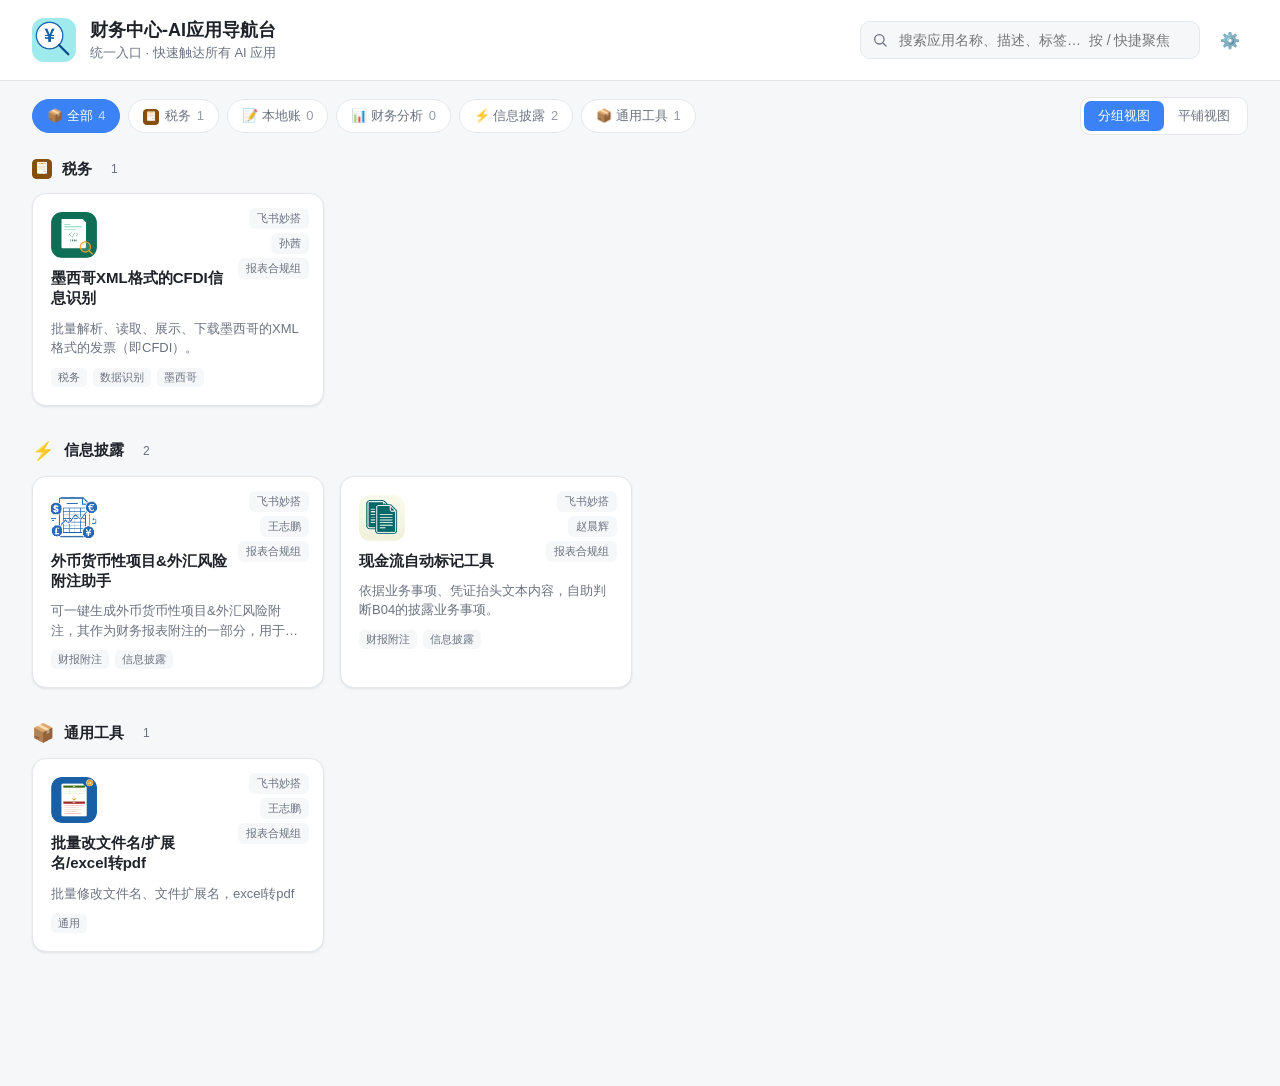
==== index.html @ d77b0ec6 "fix: logo图片加版本号破缓存" ====
<!DOCTYPE html>
<html lang="zh-CN">
<head>
<meta charset="UTF-8">
<meta name="viewport" content="width=device-width, initial-scale=1.0">
<title>AI 应用导航台</title>
<link rel="stylesheet" href="style.css?v=20260808h">
</head>
<body>
<div class="app">
  <header class="topbar">
    <div class="brand">
      <div class="brand-logo"><img src="icons/logo.png?v=20260808h" alt="logo"></div>
      <div class="brand-text">
        <h1 id="pageTitle">AI 应用导航台</h1>
        <p id="pageSubtitle">统一入口 · 快速触达所有 AI 应用</p>
      </div>
    </div>
    <div class="topbar-actions">
      <div class="search">
        <svg width="16" height="16" viewBox="0 0 24 24" fill="none" stroke="currentColor" stroke-width="2" stroke-linecap="round"><circle cx="11" cy="11" r="7"/><path d="m21 21-4.3-4.3"/></svg>
        <input id="searchInput" type="text" placeholder="搜索应用名称、描述、标签…  按 / 快捷聚焦" />
      </div>
      <button class="btn-icon" id="menuBtn" title="更多操作">⚙️</button>
    </div>
  </header>

  <div class="draft-banner" id="draftBanner" hidden>
    <span class="b-icon">⚠️</span>
    <span>你有 <b>本地修改</b> 未发布给团队 · 发布方法：⚙️ → 导出配置 → 编辑 GitHub 仓库 apps.json → Commit to main</span>
    <button class="draft-discard-btn" id="draftDiscardBtn">放弃修改</button>
  </div>

  <div class="menu" id="menu" hidden>
    <div id="menuItems"></div>
    <input type="file" id="importFile" accept="application/json" hidden />
  </div>

  <section class="filters">
    <div class="filter-chips" id="categoryChips"></div>
    <div class="view-switch">
      <button data-view="group" class="active">分组视图</button>
      <button data-view="flat">平铺视图</button>
    </div>
  </section>

  <main class="content" id="content"></main>

  <button class="fab" id="addBtn" title="添加应用">＋</button>

  <!-- 添加/编辑弹窗 -->
  <div class="modal" id="appModal" hidden>
    <div class="modal-mask"></div>
    <div class="modal-panel">
      <div class="modal-head">
        <h2 id="modalTitle">添加应用</h2>
        <button class="btn-icon" id="modalClose" title="关闭">✕</button>
      </div>
      <form id="appForm" class="modal-body">
        <input type="hidden" id="f_id">
        <div class="field">
          <label>应用名称 *</label>
          <input id="f_name" required placeholder="如：库存查询系统">
        </div>
        <div class="field">
          <label>访问地址 *</label>
          <input id="f_url" required type="url" placeholder="https://...">
        </div>
        <div class="field">
          <label>描述</label>
          <textarea id="f_desc" placeholder="一句话说明这个应用干什么用"></textarea>
        </div>
        <div class="field-row">
          <div class="field">
            <label>图标</label>
            <input id="f_icon" placeholder="emoji 或图片 URL" value="🔗">
          </div>
          <div class="field">
            <label>用途分类</label>
            <select id="f_category"></select>
          </div>
        </div>
        <div class="field">
          <label>AI 开发平台</label>
          <input id="f_platform" placeholder="飞书妙搭 / WORKBUDDY / OPENCLAW / VSCODE…">
        </div>
        <div class="field">
          <label>联系人</label>
          <input id="f_contact" placeholder="应用设计者/维护人">
        </div>
        <div class="field">
          <label>组别</label>
          <input id="f_group" placeholder="如：报表合规组">
        </div>
        <div class="field">
          <label>标签（逗号分隔）</label>
          <input id="f_tags" placeholder="如：仓储,查询">
        </div>
        <div class="field checkbox">
          <input type="checkbox" id="f_pinned">
          <label for="f_pinned">置顶（常用）</label>
        </div>
        <div class="modal-foot">
          <button type="button" class="btn ghost" id="modalCancel">取消</button>
          <button type="submit" class="btn primary">保存</button>
        </div>
      </form>
    </div>
  </div>

  <!-- 管理分类弹窗 -->
  <div class="modal" id="catModal" hidden>
    <div class="modal-mask"></div>
    <div class="modal-panel">
      <div class="modal-head">
        <h2>管理分类</h2>
        <button class="btn-icon" id="catModalClose" title="关闭">✕</button>
      </div>
      <div class="modal-body">
        <div id="catList"></div>
        <div class="modal-foot">
          <button class="btn" id="catModalAdd">＋ 添加分类</button>
          <button class="btn primary" id="catModalCancel">完成</button>
        </div>
      </div>
    </div>
  </div>

  <div class="toast" id="toast" hidden></div>
</div>
<script src="app.js?v=20260808h"></script>
</body>
</html>
---- style.css ----
:root{
  --bg:#f6f7f9;
  --surface:#ffffff;
  --text:#1f2329;
  --text-sub:#6b7280;
  --border:#e5e7eb;
  --primary:#3b82f6;
  --primary-hover:#2563eb;
  --shadow:0 1px 3px rgba(0,0,0,.06),0 1px 2px rgba(0,0,0,.04);
  --shadow-lg:0 10px 30px rgba(0,0,0,.12);
  --radius:14px;
  --radius-sm:10px;
}
*{box-sizing:border-box;margin:0;padding:0}
body{font-family:-apple-system,BlinkMacSystemFont,"Segoe UI","PingFang SC","Microsoft YaHei",sans-serif;background:var(--bg);color:var(--text);-webkit-font-smoothing:antialiased}
.app{min-height:100vh}

/* topbar */
.topbar{display:flex;align-items:center;justify-content:space-between;gap:24px;padding:18px 32px;background:var(--surface);border-bottom:1px solid var(--border);position:sticky;top:0;z-index:20}
.brand{display:flex;align-items:center;gap:14px}
.brand-logo{width:44px;height:44px;border-radius:12px;background:linear-gradient(135deg,#3b82f6,#8b5cf6);color:#fff;display:flex;align-items:center;justify-content:center;font-size:22px;font-weight:700;overflow:hidden}
.brand-logo img{width:100%;height:100%;object-fit:cover}
.brand-text h1{font-size:18px;font-weight:600}
.brand-text p{font-size:13px;color:var(--text-sub);margin-top:2px}
.topbar-actions{display:flex;align-items:center;gap:12px}
.search{position:relative}
.search svg{position:absolute;left:12px;top:50%;transform:translateY(-50%);color:var(--text-sub)}
.search input{width:340px;padding:10px 12px 10px 38px;border:1px solid var(--border);border-radius:10px;background:var(--bg);font-size:14px;outline:none;transition:.2s;color:var(--text)}
.search input:focus{border-color:var(--primary);background:#fff;box-shadow:0 0 0 3px rgba(59,130,246,.12)}
.btn-icon{border:none;background:transparent;width:36px;height:36px;border-radius:10px;cursor:pointer;font-size:16px;color:var(--text-sub);transition:.15s}
.btn-icon:hover{background:var(--bg);color:var(--text)}

/* menu */
.menu{position:fixed;top:70px;right:32px;background:var(--surface);border:1px solid var(--border);border-radius:12px;box-shadow:var(--shadow-lg);padding:6px;z-index:30;min-width:170px}
.menu button{display:block;width:100%;text-align:left;padding:10px 12px;border:none;background:transparent;cursor:pointer;border-radius:8px;font-size:14px;color:var(--text)}
.menu button:hover{background:var(--bg)}

/* filters */
.filters{display:flex;align-items:center;justify-content:space-between;gap:16px;padding:16px 32px;flex-wrap:wrap}
.filter-chips{display:flex;gap:8px;flex-wrap:wrap}
.chip{padding:7px 14px;border-radius:999px;border:1px solid var(--border);background:var(--surface);cursor:pointer;font-size:13px;color:var(--text-sub);transition:.15s}
.chip:hover{border-color:var(--primary);color:var(--primary)}
.chip.active{background:var(--primary);border-color:var(--primary);color:#fff}
.chip span{opacity:.7;margin-left:2px}
.cat-icon-img{width:16px;height:16px;border-radius:3px;object-fit:cover;vertical-align:middle}
.chip .cat-icon-img{margin-right:2px}
.view-switch{display:flex;background:var(--surface);border:1px solid var(--border);border-radius:10px;padding:3px}
.view-switch button{border:none;background:transparent;padding:6px 14px;cursor:pointer;font-size:13px;color:var(--text-sub);border-radius:7px;transition:.15s}
.view-switch button.active{background:var(--primary);color:#fff}

/* content */
.content{padding:8px 32px 100px}
.group{margin-bottom:34px}
.group-head{display:flex;align-items:center;gap:10px;margin-bottom:14px}
.group-head .gicon{font-size:18px;display:flex;align-items:center}
.group-head .gicon img{width:20px;height:20px;border-radius:4px;object-fit:cover}
.group-head h3{font-size:15px;font-weight:600}
.group-head .gcount{font-size:12px;color:var(--text-sub);background:var(--bg);padding:2px 9px;border-radius:999px}
.grid{display:grid;grid-template-columns:repeat(auto-fill,minmax(260px,1fr));gap:16px}

/* card */
.card{background:var(--surface);border:1px solid var(--border);border-radius:var(--radius);padding:18px;box-shadow:var(--shadow);cursor:pointer;transition:.18s;position:relative;display:flex;flex-direction:column;gap:10px}
.card:hover{box-shadow:var(--shadow-lg);transform:translateY(-2px);border-color:#d1d5db}
.card.pinned::before{content:"📌";position:absolute;top:10px;left:12px;font-size:12px}
.card-top{display:flex;align-items:flex-start;gap:12px;padding-right:76px}
.card-icon{width:46px;height:46px;border-radius:11px;background:var(--bg);display:flex;align-items:center;justify-content:center;font-size:22px;flex-shrink:0}
.card-icon.img{background-size:cover;background-position:center}
.card-name{font-size:15px;font-weight:600;flex:1;min-width:0;white-space:normal;line-height:1.35;word-break:break-word}
.card-badges{position:absolute;top:14px;right:14px;display:flex;flex-direction:column;align-items:flex-end;gap:4px;z-index:1}
.card-platform{font-size:11px;color:var(--text-sub);background:var(--bg);padding:3px 8px;border-radius:6px;white-space:nowrap}
.card-contact{font-size:11px;color:var(--text-sub);white-space:nowrap;background:var(--bg);padding:3px 8px;border-radius:6px}
.card-group{font-size:11px;color:var(--text-sub);white-space:nowrap;background:var(--bg);padding:3px 8px;border-radius:6px}
.card-desc{font-size:13px;color:var(--text-sub);line-height:1.5;min-height:20px;display:-webkit-box;-webkit-line-clamp:2;-webkit-box-orient:vertical;overflow:hidden}
.card-tags{display:flex;gap:6px;flex-wrap:wrap}
.card-tags span{font-size:11px;color:var(--text-sub);background:var(--bg);padding:2px 7px;border-radius:5px}
.card-actions{display:none;position:absolute;bottom:12px;right:12px;gap:6px}
.card:hover .card-actions{display:flex}
.card-actions button{border:1px solid var(--border);background:var(--surface);width:28px;height:28px;border-radius:7px;cursor:pointer;font-size:12px;color:var(--text-sub);transition:.15s}
.card-actions button:hover{color:var(--primary);border-color:var(--primary)}

/* empty */
.empty{text-align:center;padding:80px 20px;color:var(--text-sub)}
.empty .big{font-size:48px;margin-bottom:12px}

/* fab */
.fab{position:fixed;right:32px;bottom:32px;width:52px;height:52px;border-radius:50%;background:var(--primary);color:#fff;border:none;font-size:24px;cursor:pointer;box-shadow:var(--shadow-lg);z-index:20;transition:.15s}
.fab:hover{background:var(--primary-hover);transform:scale(1.05)}

/* modal */
.modal{position:fixed;inset:0;z-index:50;display:flex;align-items:center;justify-content:center;padding:20px}
.modal[hidden]{display:none}
.modal-mask{position:absolute;inset:0;background:rgba(0,0,0,.4)}
.modal-panel{position:relative;background:var(--surface);border-radius:16px;width:100%;max-width:520px;max-height:90vh;overflow:auto;box-shadow:var(--shadow-lg)}
.modal-head{display:flex;align-items:center;justify-content:space-between;padding:18px 22px;border-bottom:1px solid var(--border);position:sticky;top:0;background:var(--surface);z-index:1}
.modal-head h2{font-size:16px;font-weight:600}
.modal-body{padding:22px;display:flex;flex-direction:column;gap:14px}
.field{display:flex;flex-direction:column;gap:6px}
.field-row{display:flex;gap:14px}
.field-row .field{flex:1}
.field label{font-size:13px;font-weight:500;color:var(--text)}
.field input,.field textarea,.field select{padding:9px 12px;border:1px solid var(--border);border-radius:9px;font-size:14px;font-family:inherit;outline:none;transition:.15s;background:var(--surface);color:var(--text);width:100%}
.field input:focus,.field textarea:focus,.field select:focus{border-color:var(--primary);box-shadow:0 0 0 3px rgba(59,130,246,.12)}
.field textarea{resize:vertical;min-height:60px}
.field.checkbox{flex-direction:row;align-items:center;gap:8px}
.field.checkbox input{width:auto}
.modal-foot{display:flex;justify-content:flex-end;gap:10px;margin-top:6px}
.btn{padding:9px 18px;border-radius:9px;border:1px solid var(--border);background:var(--surface);cursor:pointer;font-size:14px;font-weight:500;transition:.15s;color:var(--text)}
.btn:hover{background:var(--bg)}
.btn.primary{background:var(--primary);border-color:var(--primary);color:#fff}
.btn.primary:hover{background:var(--primary-hover)}
.btn.ghost{border:none}

/* toast */
.toast{position:fixed;bottom:32px;left:50%;transform:translateX(-50%);background:#1f2329;color:#fff;padding:11px 20px;border-radius:10px;font-size:14px;z-index:100;box-shadow:var(--shadow-lg);animation:toastIn .25s}
@keyframes toastIn{from{opacity:0;transform:translate(-50%,10px)}to{opacity:1;transform:translate(-50%,0)}}

/* responsive */
@media(max-width:640px){
  .topbar{flex-direction:column;align-items:stretch;gap:14px;padding:16px}
  .search input{width:100%}
  .content{padding:8px 16px 100px}
  .filters{padding:12px 16px}
  .menu{right:16px}
  .fab{right:20px;bottom:20px}
}

/* readonly mode (non-admin) */
body.readonly .fab { display: none; }
body.readonly .card-actions { display: none !important; }

/* editable title (admin) */
.editable-title { cursor: pointer; padding: 2px 8px; border-radius: 6px; transition: background .15s; outline: none; display: inline-block; }
.editable-title:hover { background: var(--bg); }
.editable-title:focus { background: #fff; box-shadow: 0 0 0 2px rgba(59,130,246,.35); }

/* menu separator */
.menu-sep { height: 1px; background: var(--border); margin: 4px 2px; }

/* category management modal */
#catList { display: flex; flex-direction: column; gap: 8px; max-height: 50vh; overflow: auto; padding-right: 4px; }
.cat-row { display: flex; align-items: center; gap: 12px; padding: 10px 12px; border: 1px solid var(--border); border-radius: 10px; background: var(--bg); }
.cat-icon { font-size: 20px; width: 28px; text-align: center; display:flex;align-items:center;justify-content:center; }
.cat-icon .cat-icon-img { width: 22px; height: 22px; border-radius: 4px; object-fit: cover; }
.cat-name { flex: 1; font-weight: 500; }
.cat-count { font-size: 12px; color: var(--text-sub); }
.cat-actions { display: flex; gap: 4px; }
.cat-actions button { width: 28px; height: 28px; border: 1px solid var(--border); background: var(--surface); border-radius: 7px; cursor: pointer; font-size: 12px; color: var(--text-sub); transition: .15s; }
.cat-actions button:hover { color: var(--primary); border-color: var(--primary); }
.cat-empty { text-align: center; color: var(--text-sub); padding: 30px 0; font-size: 13px; }

/* draft banner */
.draft-banner { background: #fef3c7; border-bottom: 1px solid #fcd34d; color: #92400e; padding: 9px 32px; font-size: 13px; display: flex; align-items: center; gap: 8px; justify-content: center; }
.draft-banner[hidden] { display: none; }
.draft-banner .b-icon { font-size: 15px; }
.draft-banner b { color: #78350f; }
.draft-discard-btn { margin-left: 12px; padding: 4px 12px; border: 1px solid #f59e0b; background: #fff; color: #92400e; border-radius: 6px; font-size: 12px; cursor: pointer; white-space: nowrap; transition: .15s; }
.draft-discard-btn:hover { background: #f59e0b; color: #fff; }
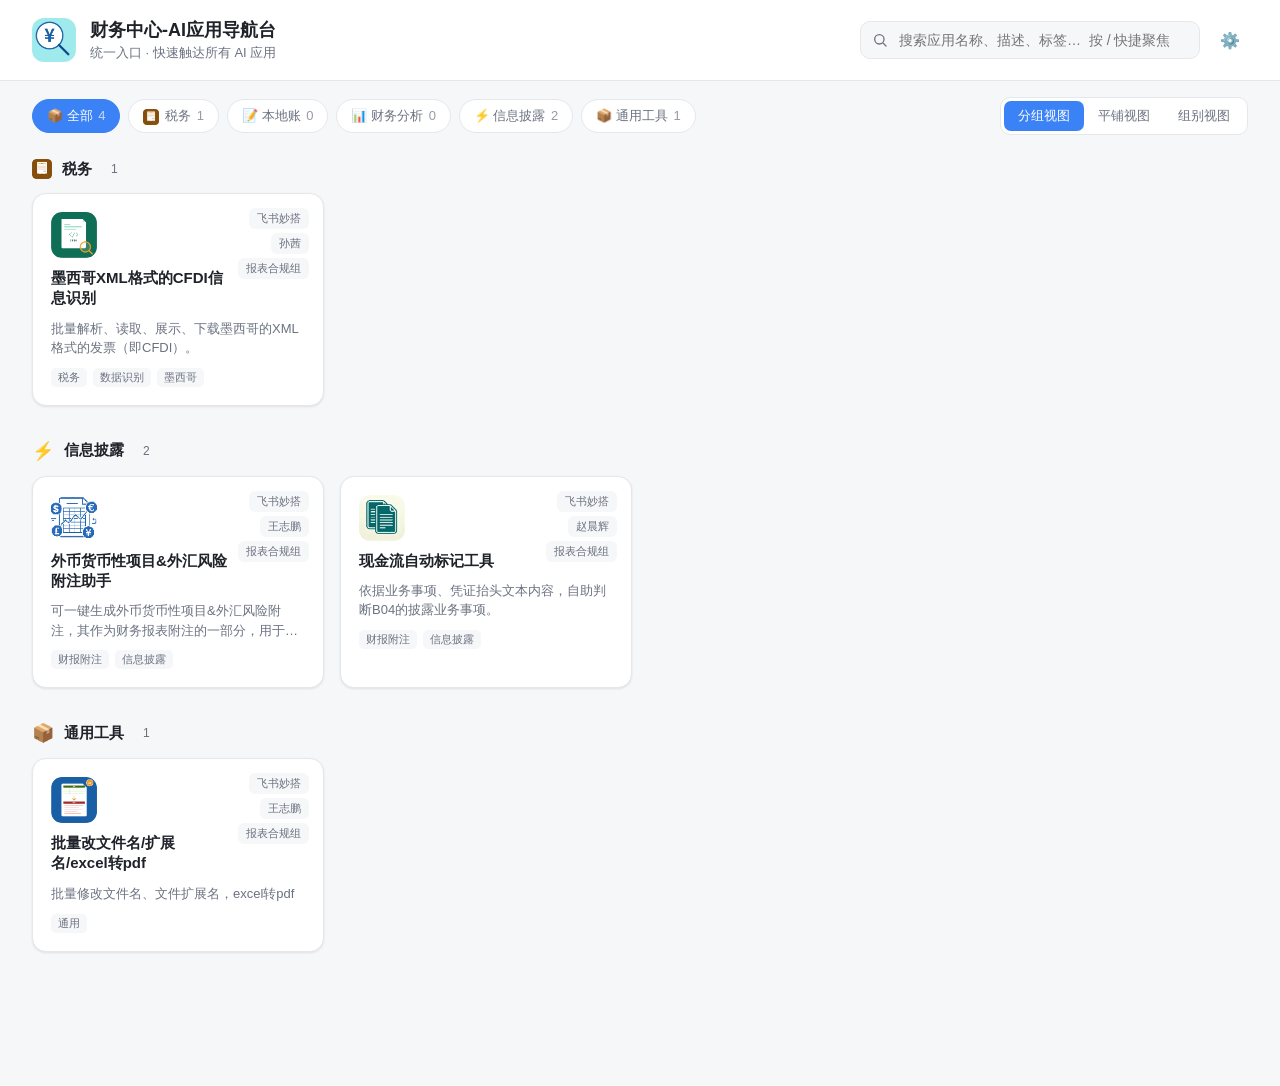
==== commit c5e41615: "feat: 添加组别视图按钮" ====
--- a/index.html
+++ b/index.html
@@ -4,7 +4,7 @@
 <meta charset="UTF-8">
 <meta name="viewport" content="width=device-width, initial-scale=1.0">
 <title>AI 应用导航台</title>
-<link rel="stylesheet" href="style.css?v=20260808h">
+<link rel="stylesheet" href="style.css?v=20260808i">
 </head>
 <body>
 <div class="app">
@@ -41,6 +41,7 @@
     <div class="view-switch">
       <button data-view="group" class="active">分组视图</button>
       <button data-view="flat">平铺视图</button>
+      <button data-view="groupby">组别视图</button>
     </div>
   </section>
 
@@ -128,6 +129,6 @@
 
   <div class="toast" id="toast" hidden></div>
 </div>
-<script src="app.js?v=20260808h"></script>
+<script src="app.js?v=20260808i"></script>
 </body>
 </html>
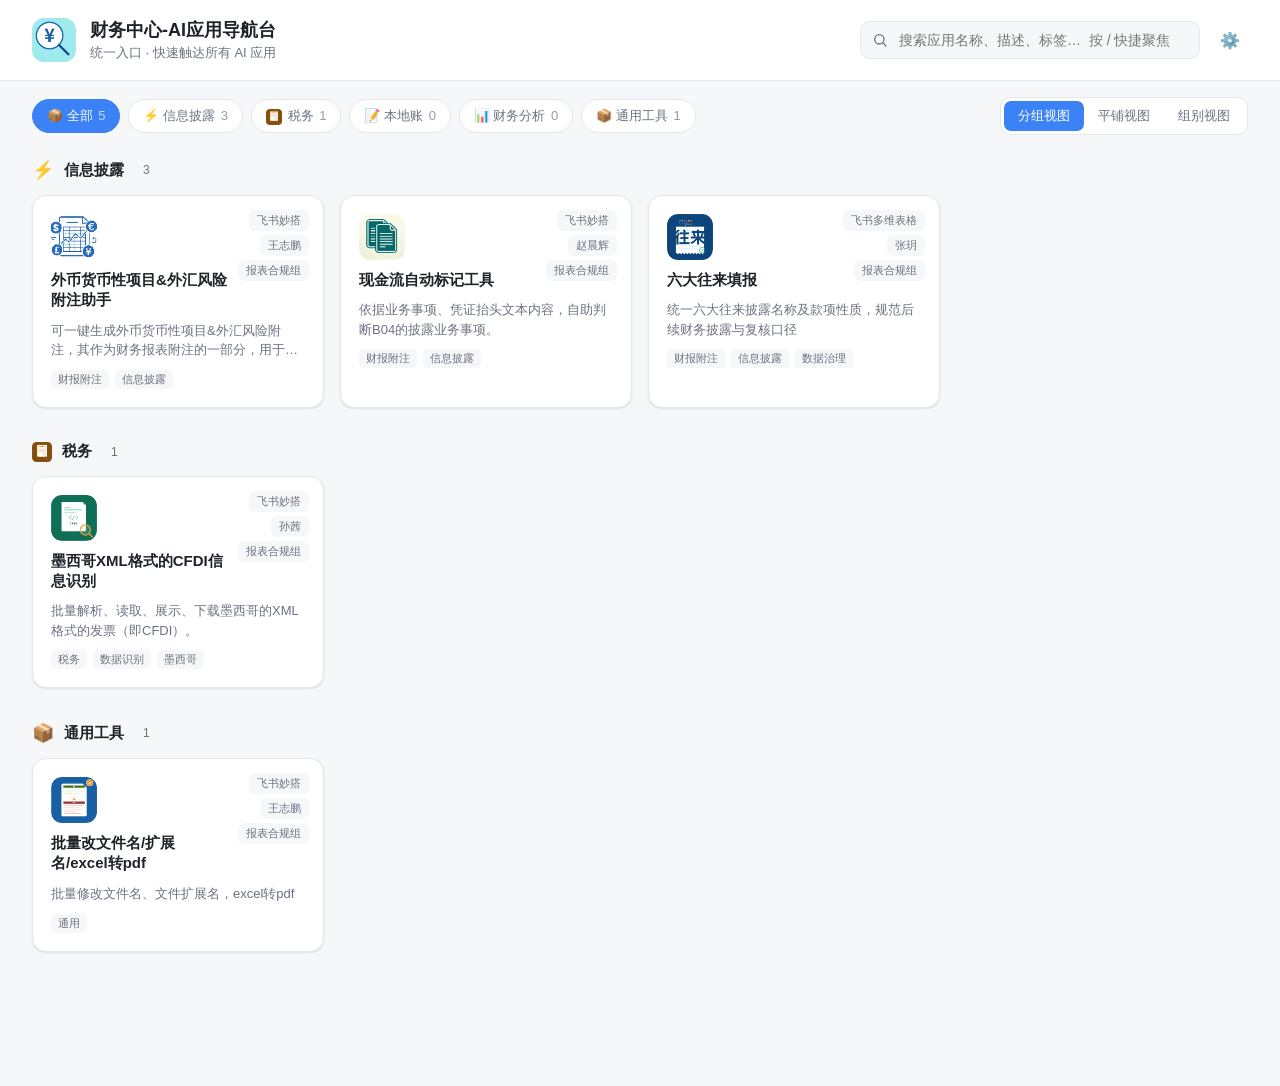
==== commit 44cf194e: "fix: 更新版本号破缓存" ====
--- a/index.html
+++ b/index.html
@@ -4,7 +4,7 @@
 <meta charset="UTF-8">
 <meta name="viewport" content="width=device-width, initial-scale=1.0">
 <title>AI 应用导航台</title>
-<link rel="stylesheet" href="style.css?v=20260808i">
+<link rel="stylesheet" href="style.css?v=20260812a">
 </head>
 <body>
 <div class="app">
@@ -129,6 +129,6 @@
 
   <div class="toast" id="toast" hidden></div>
 </div>
-<script src="app.js?v=20260808i"></script>
+<script src="app.js?v=20260812a"></script>
 </body>
 </html>
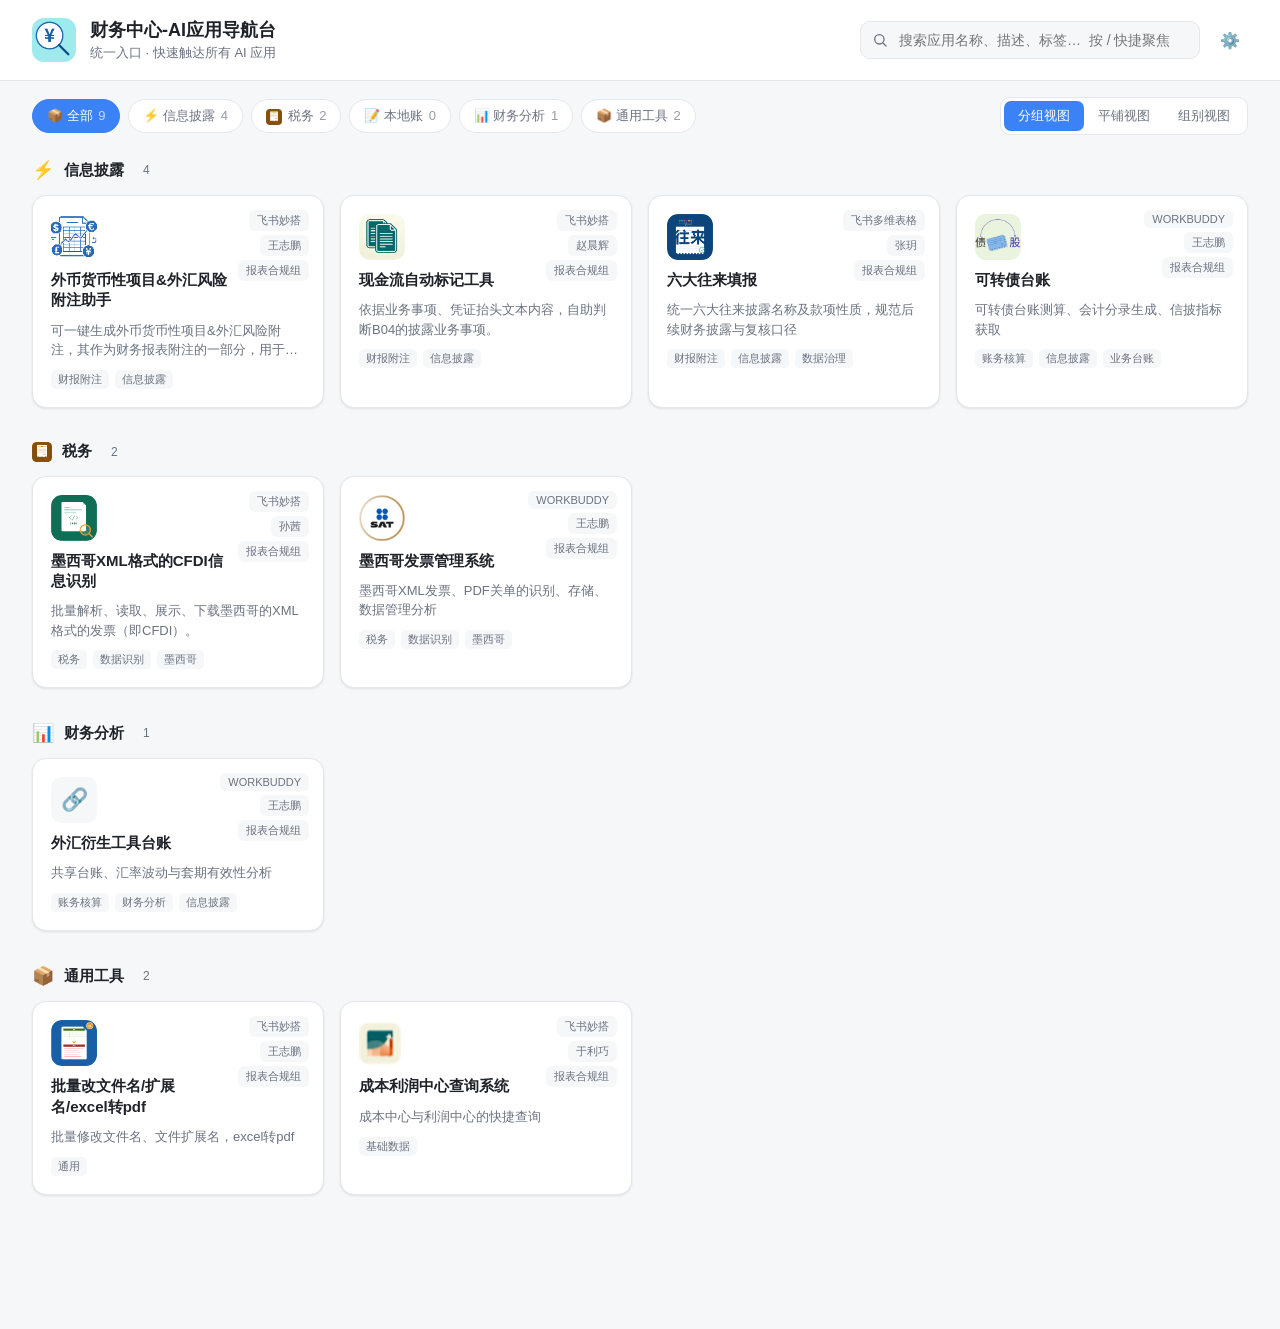
==== commit da23a5d0: "feat: 分类管理增加上移/下移按钮调整顺序" ====
--- a/index.html
+++ b/index.html
@@ -4,7 +4,7 @@
 <meta charset="UTF-8">
 <meta name="viewport" content="width=device-width, initial-scale=1.0">
 <title>AI 应用导航台</title>
-<link rel="stylesheet" href="style.css?v=20260812a">
+<link rel="stylesheet" href="style.css?v=20260903a">
 </head>
 <body>
 <div class="app">
@@ -129,6 +129,6 @@
 
   <div class="toast" id="toast" hidden></div>
 </div>
-<script src="app.js?v=20260812a"></script>
+<script src="app.js?v=20260903a"></script>
 </body>
 </html>
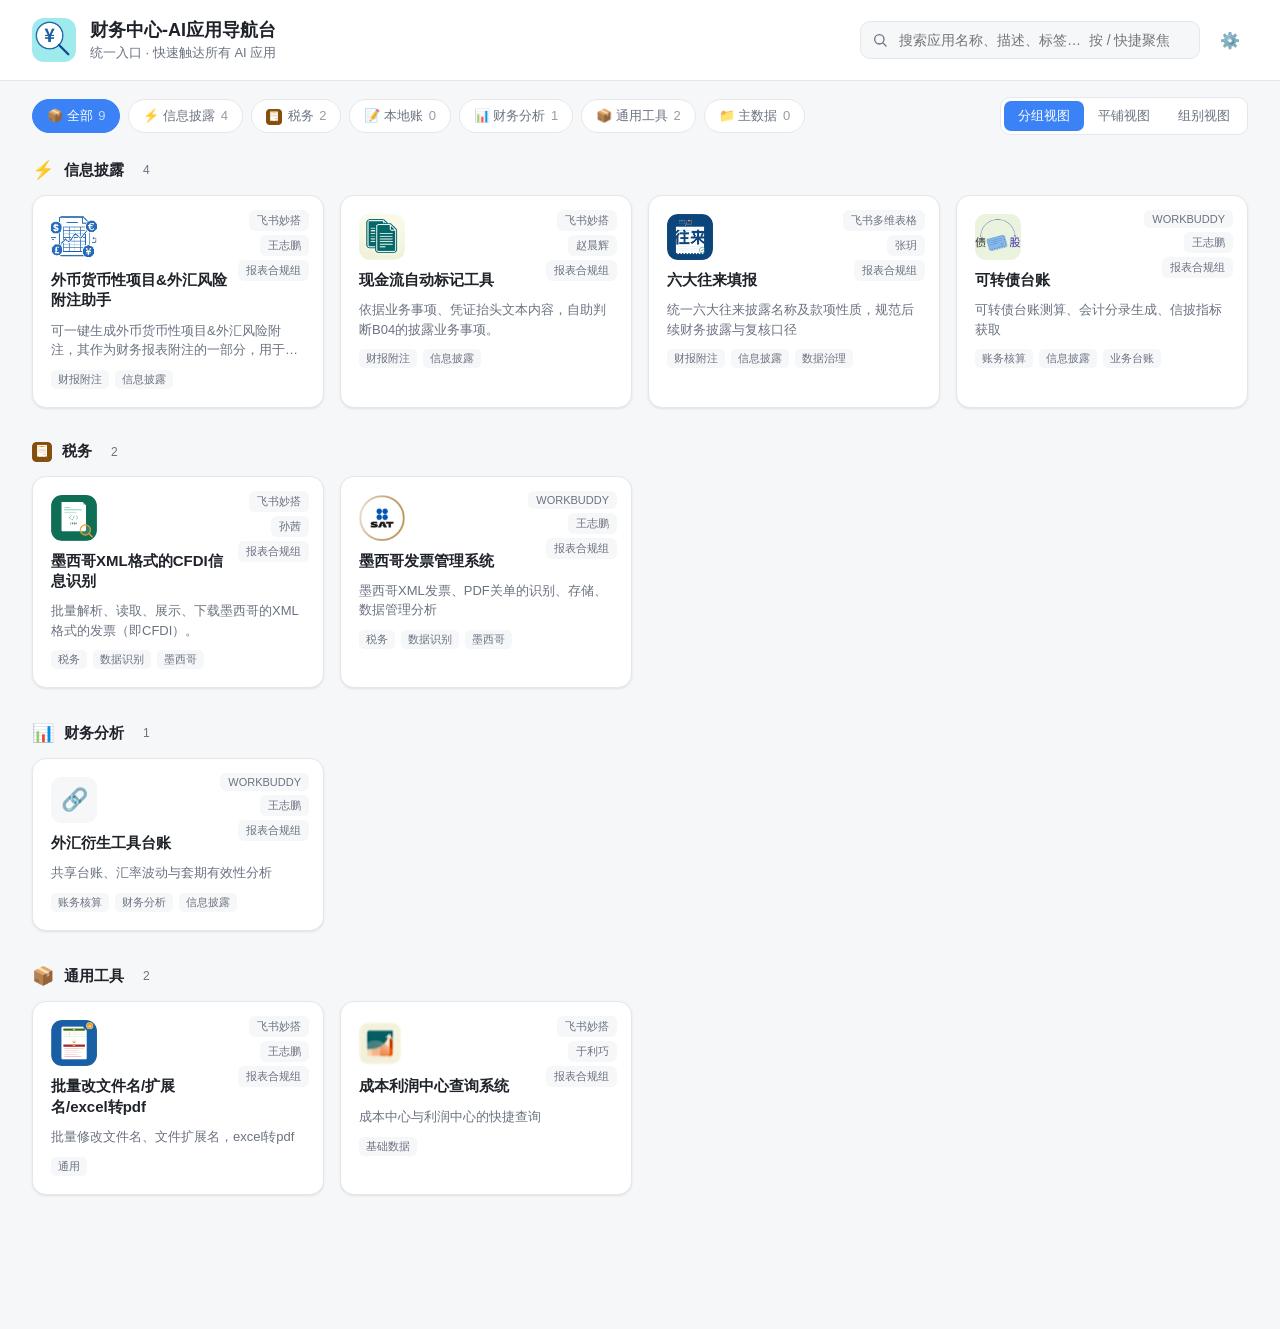
==== commit 8e948bd8: "feat: 一键发版到 GitHub API 功能 - 草稿横幅增加'一键发版'按钮，直接调用 GitHub Contents API 更新 apps.json - 菜单增加'一键发版到 GitHub" ====
--- a/index.html
+++ b/index.html
@@ -4,7 +4,7 @@
 <meta charset="UTF-8">
 <meta name="viewport" content="width=device-width, initial-scale=1.0">
 <title>AI 应用导航台</title>
-<link rel="stylesheet" href="style.css?v=20260903a">
+<link rel="stylesheet" href="style.css?v=20260903b">
 </head>
 <body>
 <div class="app">
@@ -27,7 +27,8 @@
 
   <div class="draft-banner" id="draftBanner" hidden>
     <span class="b-icon">⚠️</span>
-    <span>你有 <b>本地修改</b> 未发布给团队 · 发布方法：⚙️ → 导出配置 → 编辑 GitHub 仓库 apps.json → Commit to main</span>
+    <span>你有 <b>本地修改</b> 未发布给团队</span>
+    <button class="draft-publish-btn" id="draftPublishBtn">🚀 一键发版</button>
     <button class="draft-discard-btn" id="draftDiscardBtn">放弃修改</button>
   </div>
 
@@ -129,6 +130,6 @@
 
   <div class="toast" id="toast" hidden></div>
 </div>
-<script src="app.js?v=20260903a"></script>
+<script src="app.js?v=20260903b"></script>
 </body>
 </html>
--- a/style.css
+++ b/style.css
@@ -155,3 +155,5 @@
 .draft-banner b { color: #78350f; }
 .draft-discard-btn { margin-left: 12px; padding: 4px 12px; border: 1px solid #f59e0b; background: #fff; color: #92400e; border-radius: 6px; font-size: 12px; cursor: pointer; white-space: nowrap; transition: .15s; }
 .draft-discard-btn:hover { background: #f59e0b; color: #fff; }
+.draft-publish-btn { margin-left: 12px; padding: 4px 14px; border: 1px solid #3b82f6; background: #3b82f6; color: #fff; border-radius: 6px; font-size: 12px; cursor: pointer; white-space: nowrap; transition: .15s; font-weight: 500; }
+.draft-publish-btn:hover { background: #2563eb; border-color: #2563eb; }
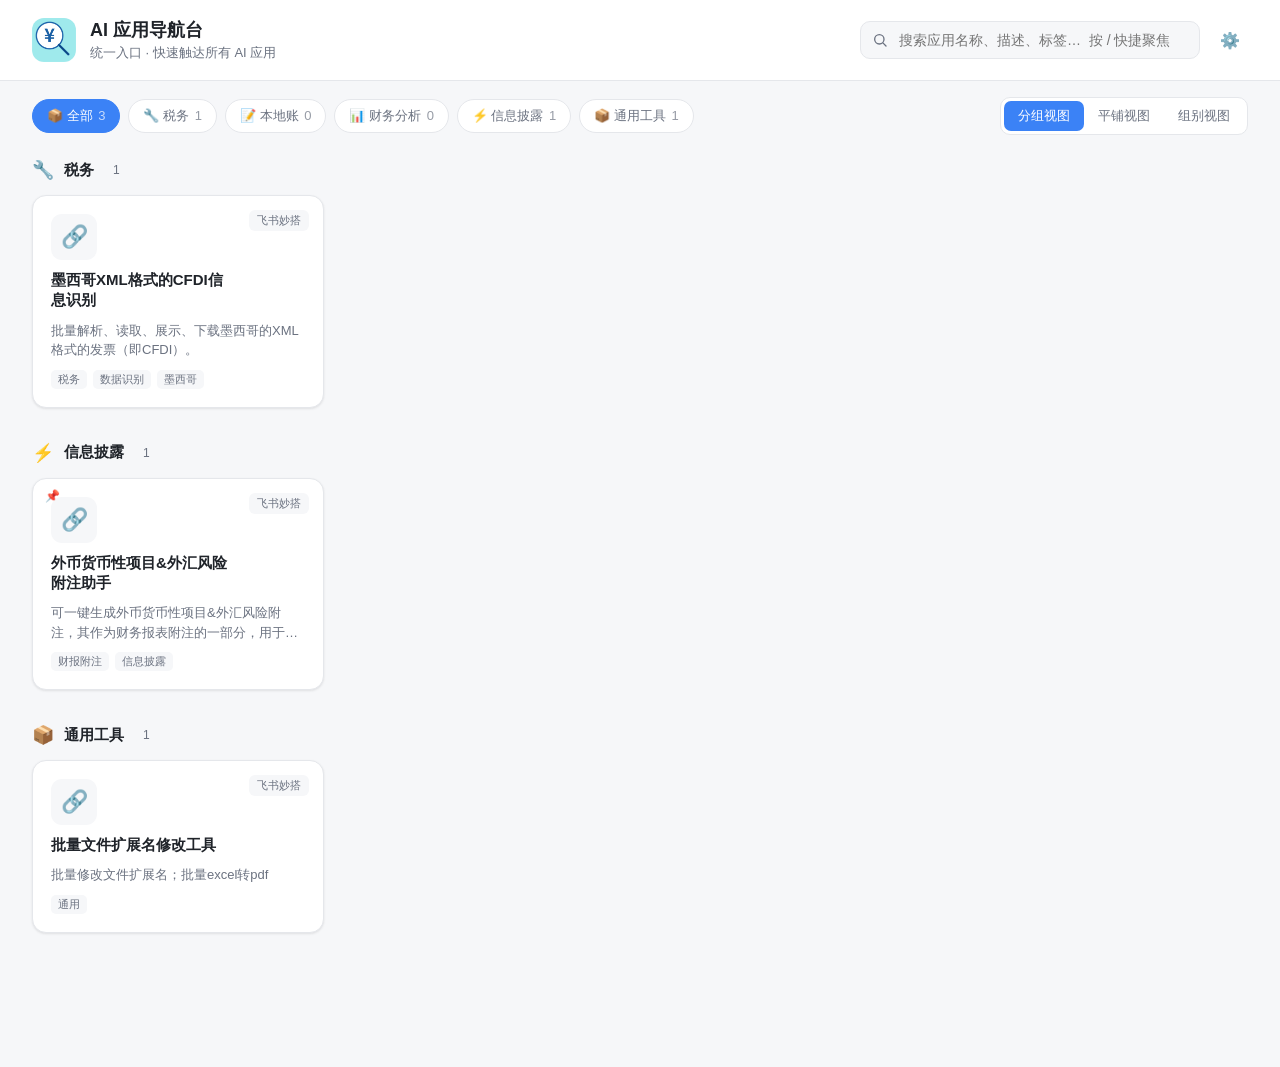
==== commit de752e74: "fix: 管理员权限改为密码登录制 - 去掉'成为管理员（设置密码）'选项，所有人只能看到'管理员登录' - 去掉'取消管理员保护'选项，密码保护不可移除 - adminPassword 写入 app" ====
--- a/index.html
+++ b/index.html
@@ -4,7 +4,7 @@
 <meta charset="UTF-8">
 <meta name="viewport" content="width=device-width, initial-scale=1.0">
 <title>AI 应用导航台</title>
-<link rel="stylesheet" href="style.css?v=20260903b">
+<link rel="stylesheet" href="style.css?v=20260914a">
 </head>
 <body>
 <div class="app">
@@ -130,6 +130,6 @@
 
   <div class="toast" id="toast" hidden></div>
 </div>
-<script src="app.js?v=20260903b"></script>
+<script src="app.js?v=20260914a"></script>
 </body>
 </html>
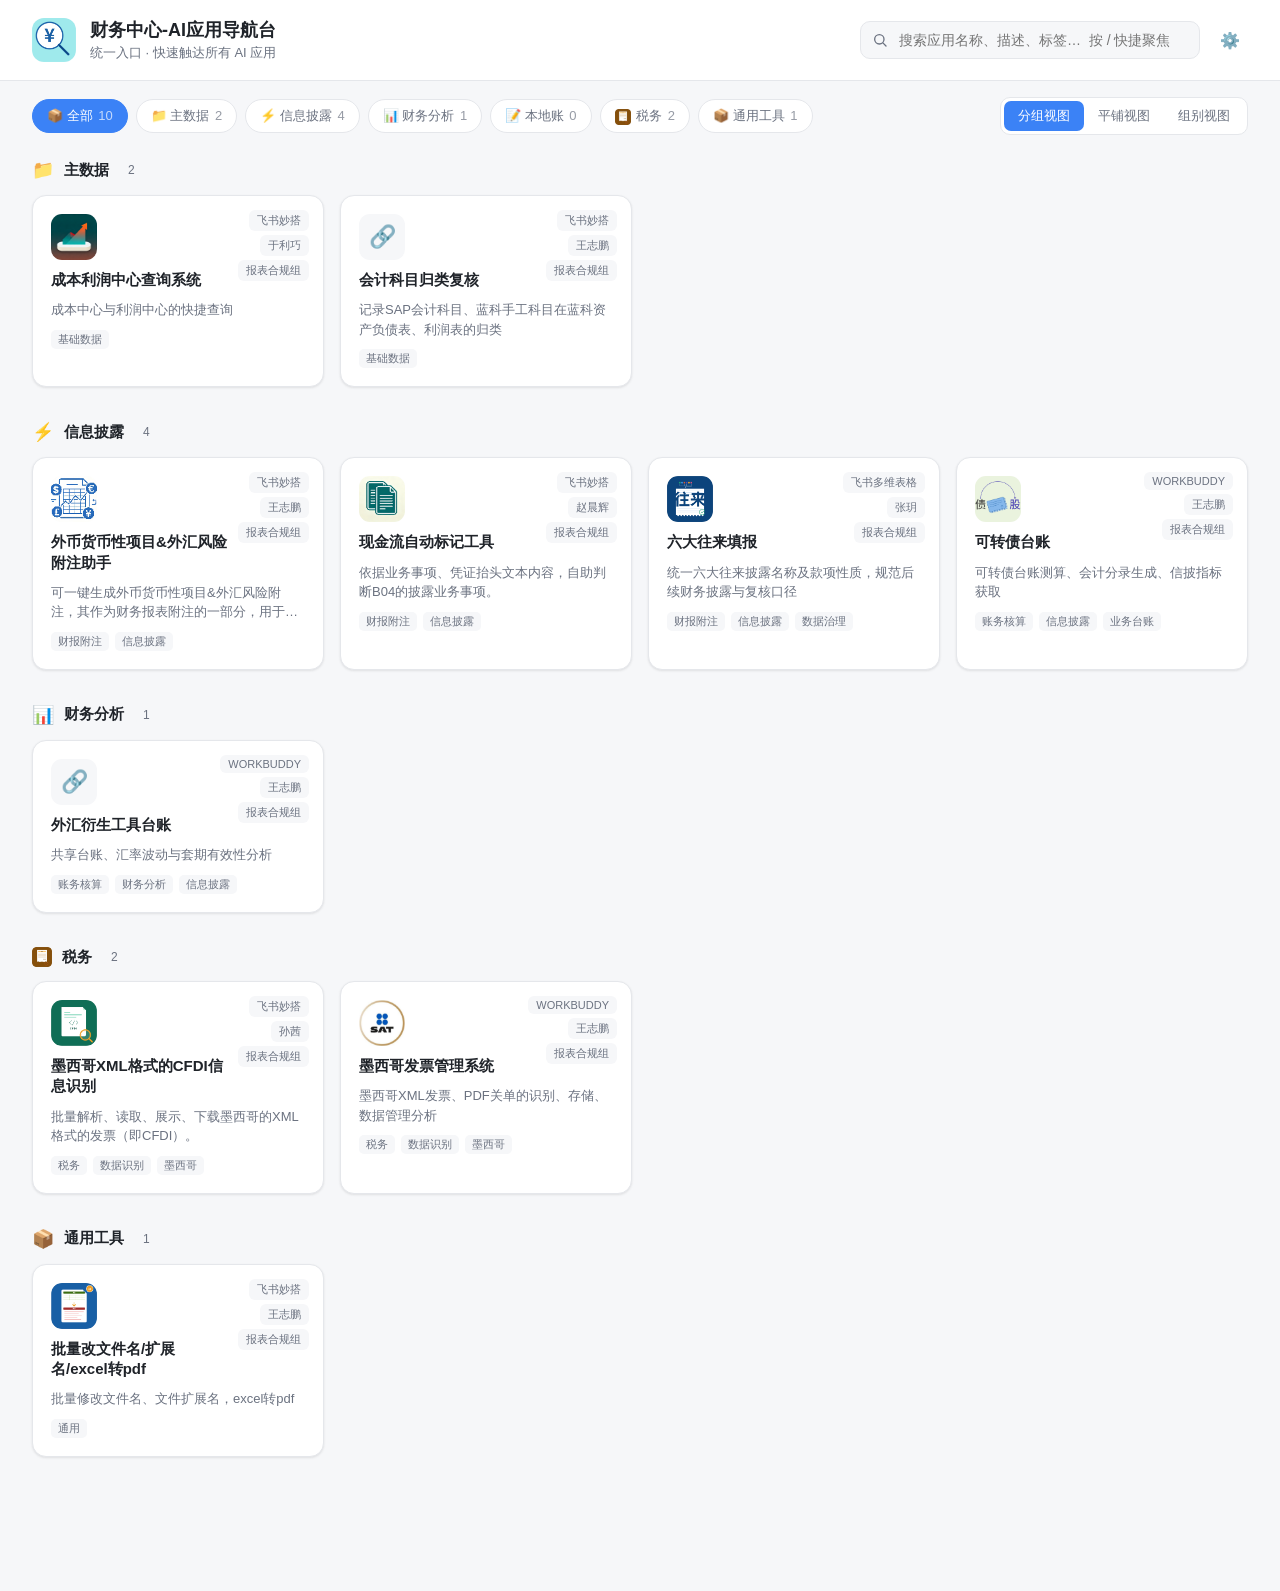
==== commit aa95cf61: "feat: 前台上传图标图片到 GitHub - 添加/编辑应用弹窗图标输入框旁增加📷上传按钮 - 点击后选择本地图片，自动上传到 GitHub icons/ 目录 - 上传成功后自动填入图标 URL" ====
--- a/index.html
+++ b/index.html
@@ -4,7 +4,7 @@
 <meta charset="UTF-8">
 <meta name="viewport" content="width=device-width, initial-scale=1.0">
 <title>AI 应用导航台</title>
-<link rel="stylesheet" href="style.css?v=20260914a">
+<link rel="stylesheet" href="style.css?v=20260914b">
 </head>
 <body>
 <div class="app">
@@ -75,7 +75,11 @@
         <div class="field-row">
           <div class="field">
             <label>图标</label>
-            <input id="f_icon" placeholder="emoji 或图片 URL" value="🔗">
+            <div class="icon-input-row">
+              <input id="f_icon" placeholder="emoji 或图片 URL" value="🔗">
+              <button type="button" class="btn-icon-upload" id="iconUploadBtn" title="上传图标图片">📷</button>
+              <input type="file" id="iconFile" accept="image/png,image/jpeg,image/jpg,image/gif,image/svg+xml" hidden>
+            </div>
           </div>
           <div class="field">
             <label>用途分类</label>
@@ -130,6 +134,6 @@
 
   <div class="toast" id="toast" hidden></div>
 </div>
-<script src="app.js?v=20260914a"></script>
+<script src="app.js?v=20260914b"></script>
 </body>
 </html>
--- a/style.css
+++ b/style.css
@@ -103,6 +103,13 @@
 .field textarea{resize:vertical;min-height:60px}
 .field.checkbox{flex-direction:row;align-items:center;gap:8px}
 .field.checkbox input{width:auto}
+
+/* icon upload */
+.icon-input-row{display:flex;gap:8px;align-items:stretch}
+.icon-input-row input{flex:1}
+.btn-icon-upload{border:1px solid var(--border);background:var(--surface);border-radius:9px;padding:0 14px;cursor:pointer;font-size:18px;color:var(--text-sub);transition:.15s;white-space:nowrap}
+.btn-icon-upload:hover{border-color:var(--primary);color:var(--primary)}
+.btn-icon-upload:disabled{opacity:.5;cursor:default}
 .modal-foot{display:flex;justify-content:flex-end;gap:10px;margin-top:6px}
 .btn{padding:9px 18px;border-radius:9px;border:1px solid var(--border);background:var(--surface);cursor:pointer;font-size:14px;font-weight:500;transition:.15s;color:var(--text)}
 .btn:hover{background:var(--bg)}
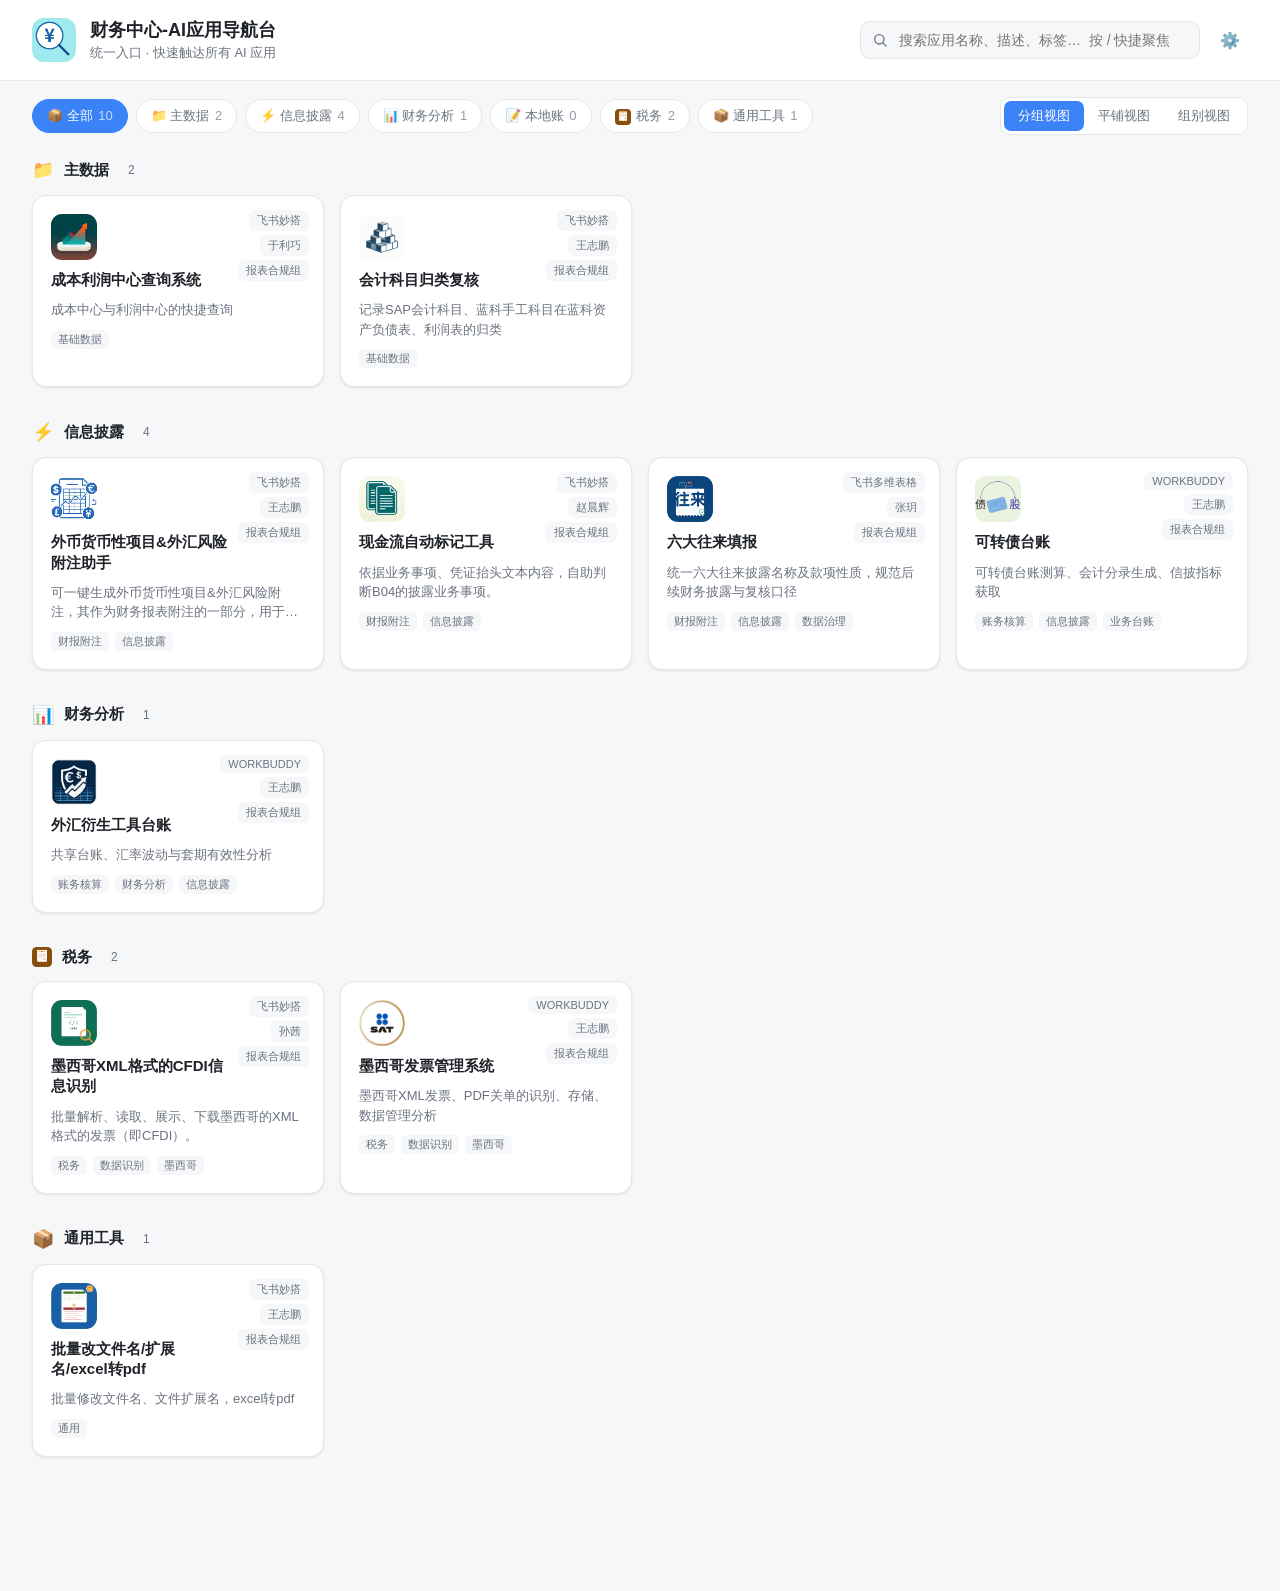
==== commit 5fde5fc2: "feat: 添加浏览器 favicon 图标 - 使用放大镜+人民币符号 SVG 作为浏览器标签页图标 - 同时修正 title 为'财务中心-AI应用导航台'" ====
--- a/index.html
+++ b/index.html
@@ -3,7 +3,8 @@
 <head>
 <meta charset="UTF-8">
 <meta name="viewport" content="width=device-width, initial-scale=1.0">
-<title>AI 应用导航台</title>
+<link rel="icon" type="image/svg+xml" href="favicon.svg?v=20260916a">
+<title>财务中心-AI应用导航台</title>
 <link rel="stylesheet" href="style.css?v=20260914b">
 </head>
 <body>
